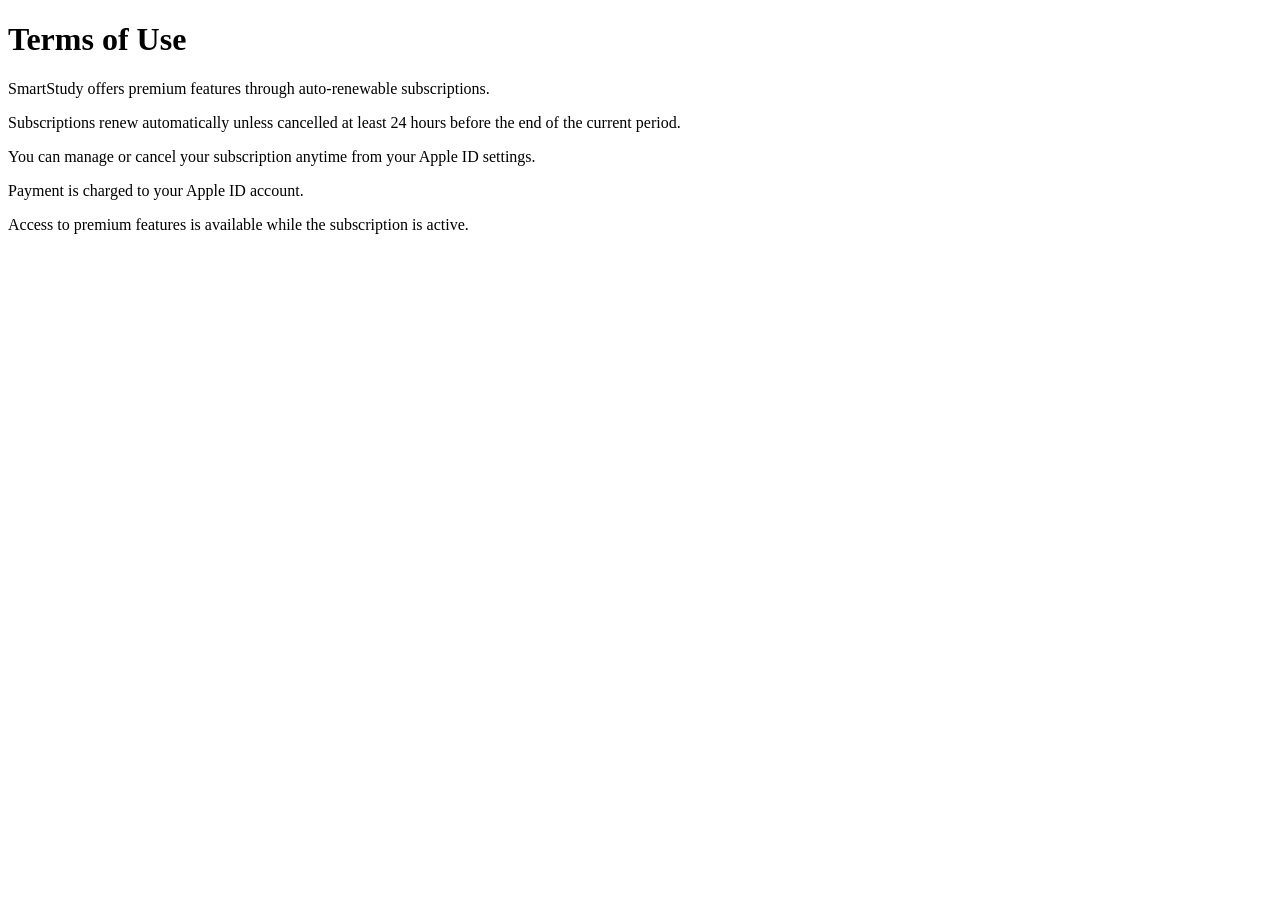
==== terms.html @ 5b106ff6 "Add terms of use page" ====
<!DOCTYPE html>
<html lang="en">
<head>
  <meta charset="UTF-8">
  <title>Terms of Use – SmartStudy</title>
</head>
<body>
  <h1>Terms of Use</h1>

  <p>SmartStudy offers premium features through auto-renewable subscriptions.</p>

  <p>Subscriptions renew automatically unless cancelled at least 24 hours before the end of the current period.</p>

  <p>You can manage or cancel your subscription anytime from your Apple ID settings.</p>

  <p>Payment is charged to your Apple ID account.</p>

  <p>Access to premium features is available while the subscription is active.</p>
</body>
</html>
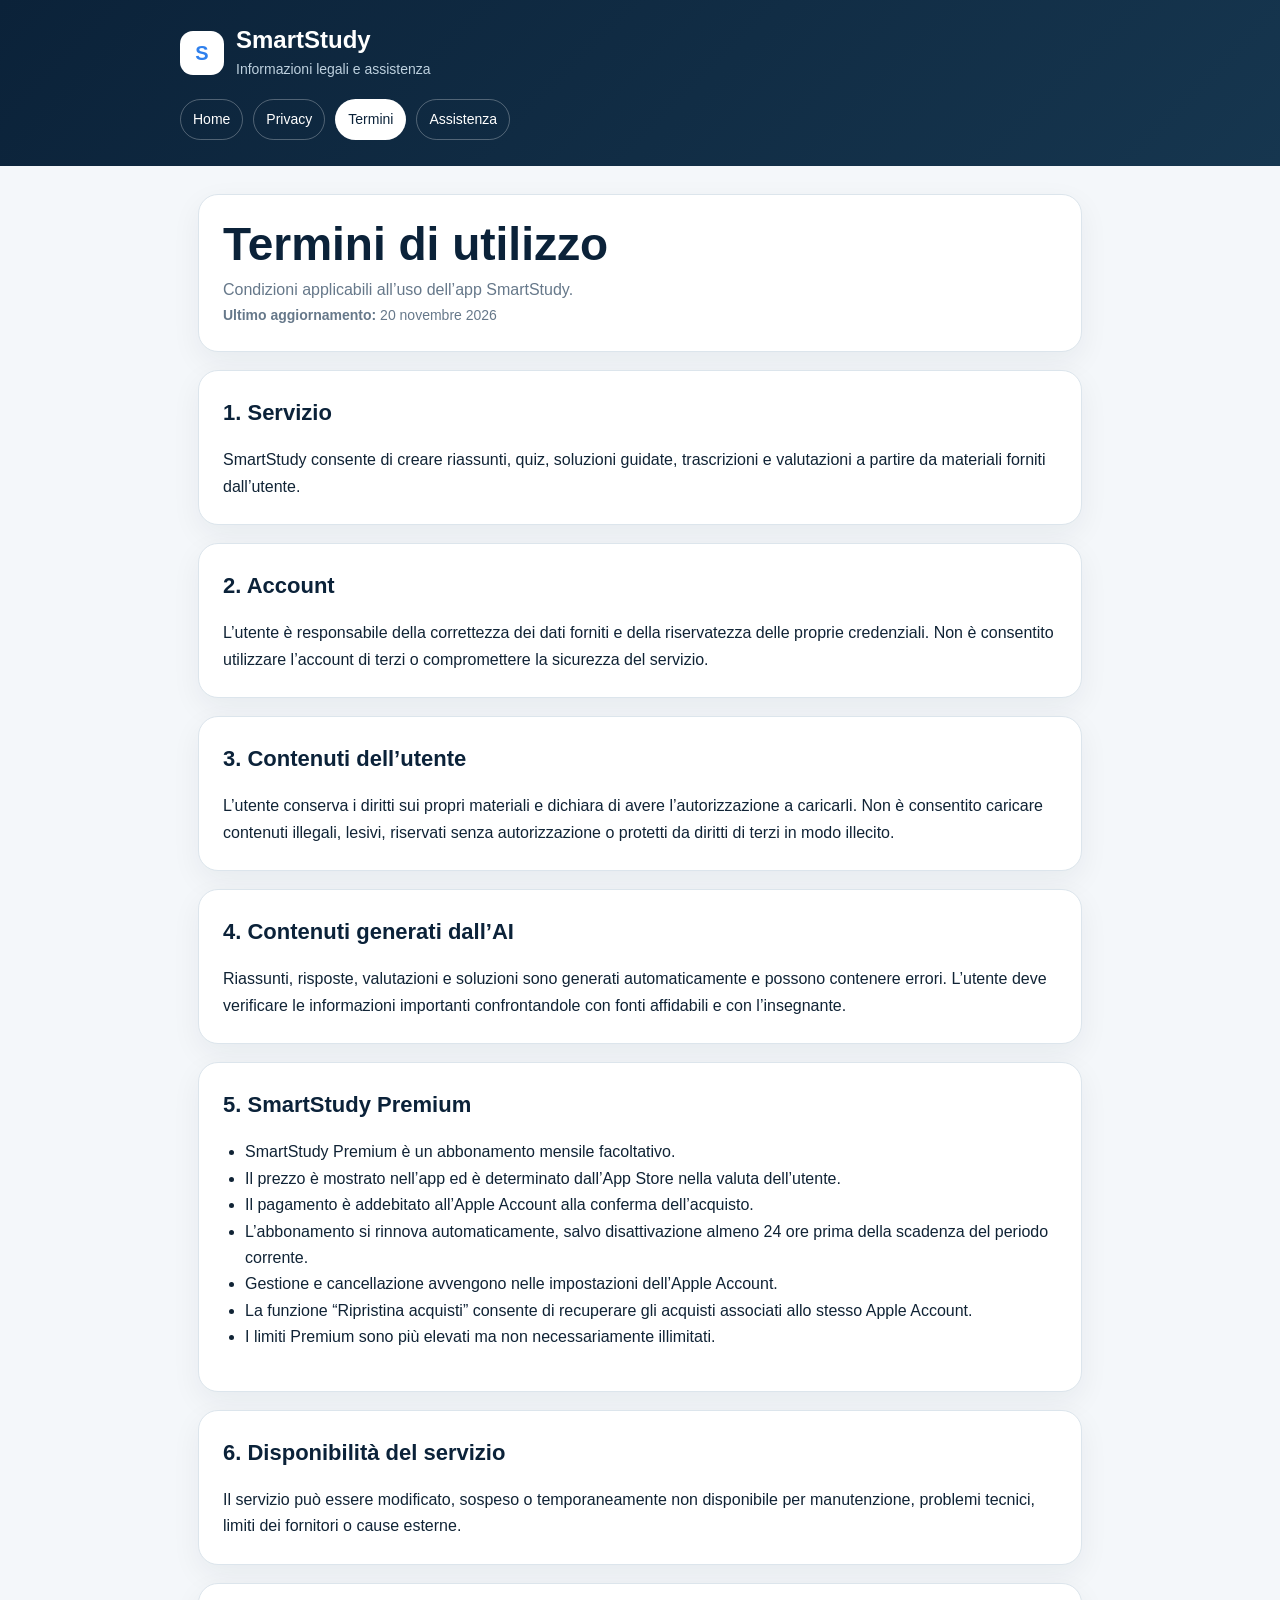
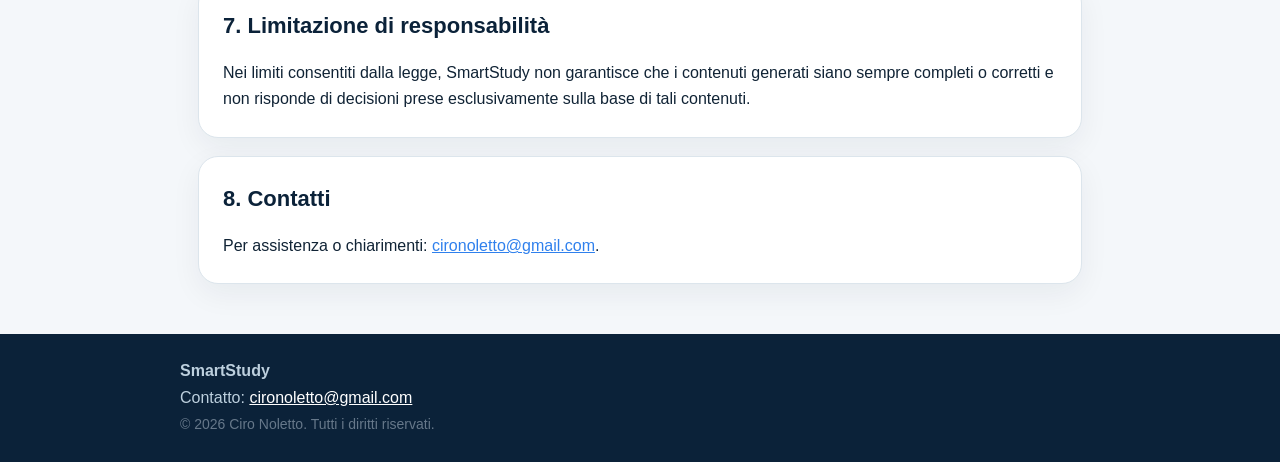
==== commit 989f5c73: "Add files via upload" ====
--- a/terms.html
+++ b/terms.html
@@ -1,20 +1,121 @@
-<!DOCTYPE html>
-<html lang="en">
+<!doctype html>
+<html lang="it">
 <head>
-  <meta charset="UTF-8">
-  <title>Terms of Use – SmartStudy</title>
+  <meta charset="utf-8">
+  <meta name="viewport" content="width=device-width, initial-scale=1">
+  <meta name="description" content="Termini di utilizzo e condizioni dell'abbonamento SmartStudy.">
+  <meta name="theme-color" content="#0B2239">
+  <title>Termini di utilizzo | SmartStudy</title>
+  <link rel="stylesheet" href="styles.css">
 </head>
 <body>
-  <h1>Terms of Use</h1>
+  <header>
+    <div class="header-inner">
+      <div class="brand">
+        <div class="logo" aria-hidden="true">S</div>
+        <div>
+          <p class="brand-title"><strong>SmartStudy</strong></p>
+          <p class="brand-subtitle">Informazioni legali e assistenza</p>
+        </div>
+      </div>
+      
+      <nav aria-label="Navigazione">
+        <a href="index.html" >Home</a>
+        <a href="privacy.html" >Privacy</a>
+        <a href="terms.html" aria-current="page">Termini</a>
+        <a href="support.html" >Assistenza</a>
+      </nav>
+    
+    </div>
+  </header>
+  <main>
+    
+<section class="hero">
+  <h1>Termini di utilizzo</h1>
+  <p>Condizioni applicabili all’uso dell’app SmartStudy.</p>
+  <p class="meta"><strong>Ultimo aggiornamento:</strong> 20 novembre 2026</p>
+</section>
 
-  <p>SmartStudy offers premium features through auto-renewable subscriptions.</p>
+<section class="card">
+  <h2>1. Servizio</h2>
+  <p>
+    SmartStudy consente di creare riassunti, quiz, soluzioni guidate,
+    trascrizioni e valutazioni a partire da materiali forniti dall’utente.
+  </p>
+</section>
 
-  <p>Subscriptions renew automatically unless cancelled at least 24 hours before the end of the current period.</p>
+<section class="card">
+  <h2>2. Account</h2>
+  <p>
+    L’utente è responsabile della correttezza dei dati forniti e della
+    riservatezza delle proprie credenziali. Non è consentito utilizzare
+    l’account di terzi o compromettere la sicurezza del servizio.
+  </p>
+</section>
 
-  <p>You can manage or cancel your subscription anytime from your Apple ID settings.</p>
+<section class="card">
+  <h2>3. Contenuti dell’utente</h2>
+  <p>
+    L’utente conserva i diritti sui propri materiali e dichiara di avere
+    l’autorizzazione a caricarli. Non è consentito caricare contenuti illegali,
+    lesivi, riservati senza autorizzazione o protetti da diritti di terzi in modo illecito.
+  </p>
+</section>
 
-  <p>Payment is charged to your Apple ID account.</p>
+<section class="card">
+  <h2>4. Contenuti generati dall’AI</h2>
+  <p>
+    Riassunti, risposte, valutazioni e soluzioni sono generati automaticamente
+    e possono contenere errori. L’utente deve verificare le informazioni
+    importanti confrontandole con fonti affidabili e con l’insegnante.
+  </p>
+</section>
 
-  <p>Access to premium features is available while the subscription is active.</p>
+<section class="card">
+  <h2>5. SmartStudy Premium</h2>
+  <ul>
+    <li>SmartStudy Premium è un abbonamento mensile facoltativo.</li>
+    <li>Il prezzo è mostrato nell’app ed è determinato dall’App Store nella valuta dell’utente.</li>
+    <li>Il pagamento è addebitato all’Apple Account alla conferma dell’acquisto.</li>
+    <li>L’abbonamento si rinnova automaticamente, salvo disattivazione almeno 24 ore prima della scadenza del periodo corrente.</li>
+    <li>Gestione e cancellazione avvengono nelle impostazioni dell’Apple Account.</li>
+    <li>La funzione “Ripristina acquisti” consente di recuperare gli acquisti associati allo stesso Apple Account.</li>
+    <li>I limiti Premium sono più elevati ma non necessariamente illimitati.</li>
+  </ul>
+</section>
+
+<section class="card">
+  <h2>6. Disponibilità del servizio</h2>
+  <p>
+    Il servizio può essere modificato, sospeso o temporaneamente non disponibile
+    per manutenzione, problemi tecnici, limiti dei fornitori o cause esterne.
+  </p>
+</section>
+
+<section class="card">
+  <h2>7. Limitazione di responsabilità</h2>
+  <p>
+    Nei limiti consentiti dalla legge, SmartStudy non garantisce che i contenuti
+    generati siano sempre completi o corretti e non risponde di decisioni prese
+    esclusivamente sulla base di tali contenuti.
+  </p>
+</section>
+
+<section class="card">
+  <h2>8. Contatti</h2>
+  <p>
+    Per assistenza o chiarimenti:
+    <a href="mailto:cironoletto@gmail.com">cironoletto@gmail.com</a>.
+  </p>
+</section>
+
+  </main>
+  <footer>
+    <div class="inner">
+      <strong>SmartStudy</strong><br>
+      Contatto: <a href="mailto:cironoletto@gmail.com">cironoletto@gmail.com</a><br>
+      <span class="small">© 2026 Ciro Noletto. Tutti i diritti riservati.</span>
+    </div>
+  </footer>
 </body>
 </html>
--- a/styles.css
+++ b/styles.css
@@ -0,0 +1,187 @@
+:root {
+  --navy: #0B2239;
+  --navy-2: #16364F;
+  --blue: #2F80ED;
+  --bg: #F4F7FA;
+  --card: #FFFFFF;
+  --text: #102335;
+  --muted: #66788A;
+  --border: #DCE5EC;
+  --success: #178A55;
+  --warning-bg: #FFF7E6;
+  --warning-border: #F2C46D;
+}
+
+* { box-sizing: border-box; }
+
+html { scroll-behavior: smooth; }
+
+body {
+  margin: 0;
+  font-family: -apple-system, BlinkMacSystemFont, "Segoe UI", Roboto, Helvetica, Arial, sans-serif;
+  background: var(--bg);
+  color: var(--text);
+  line-height: 1.65;
+}
+
+a { color: var(--blue); }
+
+header {
+  background: linear-gradient(135deg, var(--navy), var(--navy-2));
+  color: white;
+  padding: 26px 20px;
+}
+
+.header-inner, main, footer .inner {
+  max-width: 920px;
+  margin: 0 auto;
+}
+
+.brand {
+  display: flex;
+  align-items: center;
+  gap: 12px;
+}
+
+.logo {
+  width: 44px;
+  height: 44px;
+  border-radius: 13px;
+  display: grid;
+  place-items: center;
+  background: white;
+  color: var(--blue);
+  font-weight: 900;
+  font-size: 20px;
+}
+
+.brand-title {
+  margin: 0;
+  font-size: 24px;
+  line-height: 1.15;
+}
+
+.brand-subtitle {
+  margin: 4px 0 0;
+  color: #BDD0DE;
+  font-size: 14px;
+}
+
+nav {
+  margin-top: 18px;
+  display: flex;
+  flex-wrap: wrap;
+  gap: 10px;
+}
+
+nav a {
+  text-decoration: none;
+  color: white;
+  border: 1px solid rgba(255,255,255,.28);
+  padding: 8px 12px;
+  border-radius: 999px;
+  font-size: 14px;
+}
+
+nav a:hover, nav a[aria-current="page"] {
+  background: white;
+  color: var(--navy);
+}
+
+main {
+  padding: 28px 18px 50px;
+}
+
+.hero, .card {
+  background: var(--card);
+  border: 1px solid var(--border);
+  border-radius: 20px;
+  padding: 24px;
+  box-shadow: 0 10px 30px rgba(11, 34, 57, .06);
+}
+
+.hero h1 {
+  margin: 0 0 8px;
+  color: var(--navy);
+  font-size: clamp(30px, 6vw, 46px);
+  line-height: 1.1;
+}
+
+.hero p { margin: 0; color: var(--muted); }
+
+.meta {
+  margin-top: 12px;
+  color: var(--muted);
+  font-size: 14px;
+}
+
+.card {
+  margin-top: 18px;
+}
+
+.card h2 {
+  margin: 0 0 10px;
+  color: var(--navy);
+  font-size: 22px;
+}
+
+.card h3 {
+  color: var(--navy);
+  margin-top: 22px;
+}
+
+.card p:last-child { margin-bottom: 0; }
+
+ul, ol { padding-left: 22px; }
+
+.notice {
+  background: var(--warning-bg);
+  border: 1px solid var(--warning-border);
+  border-radius: 16px;
+  padding: 16px;
+  margin-top: 18px;
+}
+
+.grid {
+  display: grid;
+  grid-template-columns: repeat(auto-fit, minmax(235px, 1fr));
+  gap: 16px;
+  margin-top: 18px;
+}
+
+.grid .card { margin-top: 0; }
+
+.button {
+  display: inline-block;
+  text-decoration: none;
+  background: var(--blue);
+  color: white;
+  font-weight: 800;
+  padding: 12px 18px;
+  border-radius: 14px;
+  margin-top: 8px;
+}
+
+.small { font-size: 14px; color: var(--muted); }
+
+code {
+  background: #EAF3FF;
+  color: var(--navy);
+  padding: 2px 6px;
+  border-radius: 6px;
+}
+
+footer {
+  background: var(--navy);
+  color: #BDD0DE;
+  padding: 24px 18px;
+}
+
+footer a { color: white; }
+
+@media (max-width: 600px) {
+  header { padding-top: 20px; }
+  .hero, .card { padding: 20px; border-radius: 16px; }
+  nav { gap: 8px; }
+  nav a { font-size: 13px; padding: 7px 10px; }
+}
